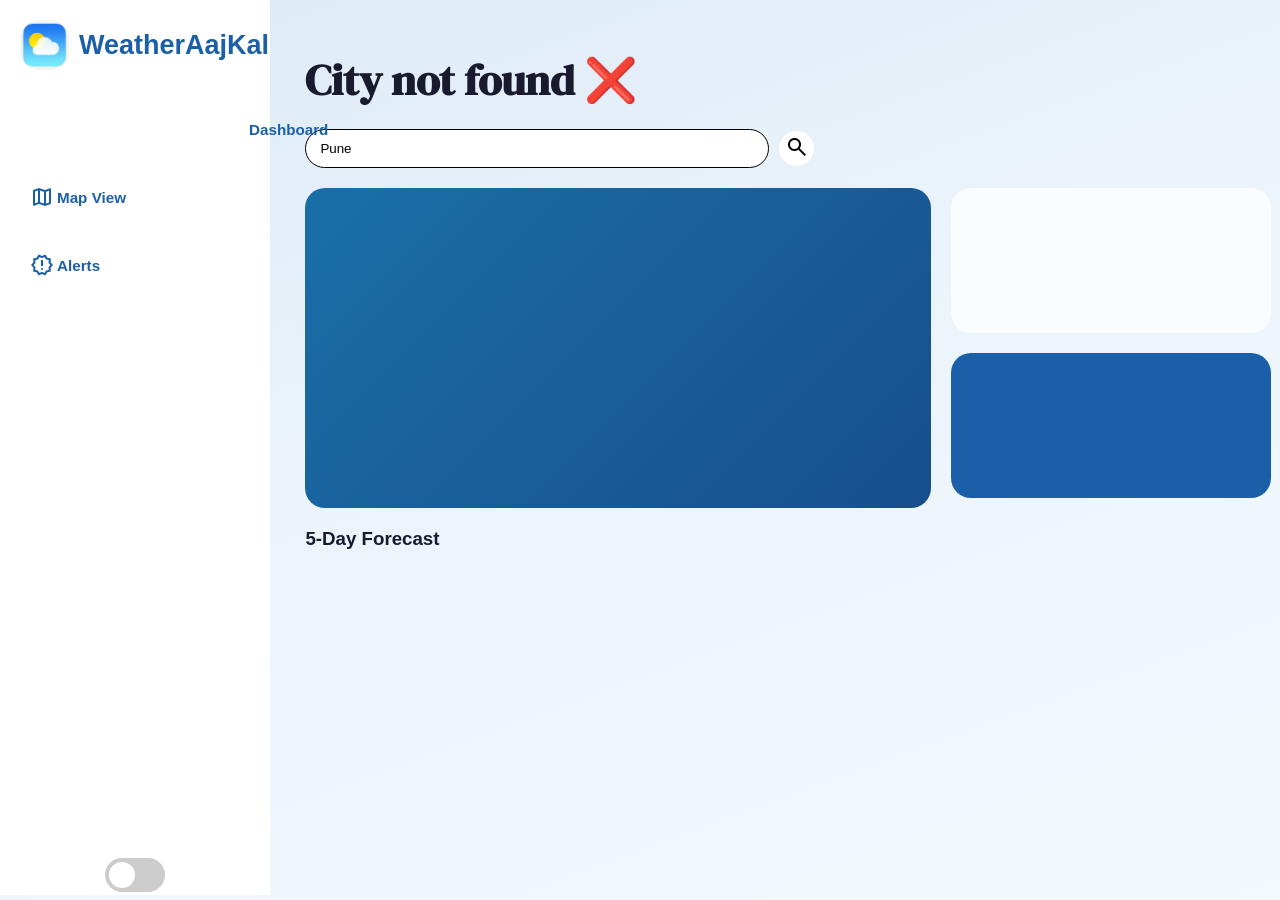
==== index.html @ b91de014 "Initial commit from Smart City Weather Dashboard" ====
<!DOCTYPE html>
<html lang="en">
<head>
    <link rel="stylesheet" href="https://fonts.googleapis.com/icon?family=Material+Icons+Sharp">
    <link rel="stylesheet" href="https://fonts.googleapis.com/css2?family=Material+Symbols+Outlined"/>
    <link rel="preconnect" href="https://fonts.googleapis.com">
    <link rel="preconnect" href="https://fonts.gstatic.com" crossorigin>
    <link href="https://fonts.googleapis.com/css2?family=DM+Serif+Display:ital@0;1&display=swap" rel="stylesheet">
    <link rel="stylesheet" href="style.css">
    <meta charset="UTF-8">
    <meta name="viewport" content="width=device-width, initial-scale=1.0">
    <title>Document</title>
</head>
<body>
    <div class="container">
        <aside class="side-Portion">
            <div class="top">
                <div class="logo">
                    <img src="./assets/logo.png" alt="">
                    <h1>WeatherAajKal</h1>
                </div>
            </div>
            <div class="sidebar">
                <a href="#">
                    <span class="material-icons-sharp">grid_view</span>
                    <h3>Dashboard</h3>
                </a>
                <a href="map.html">
                    <span class="material-symbols-outlined">map</span>
                    <h3>Map View</h3>
                </a>
                <a href="#">
                    <span class="material-symbols-outlined">release_alert</span>
                    <h3>Alerts</h3>
                </a>
            </div>
            <div class="theme">
                <label class="switch">
                <input type="checkbox">
                <span class="slider"></span>
                </label>
            </div>
        </aside>
        <main class="main">
            <h1 id="cityname"></h1>
            <div class="inputs">
                <input type="text" placeholder="Search City or Zip Code..." id="search" value="Pune">
                <button class="searchbtn" id="searchbtn"><span class="material-symbols-outlined">search</span></button>
            </div>
            <div class="hero">
                <div class="display">
                    <div class="images"></div>
                    <p id="clouddetail"></p>
                    <h2 id="temp"></h2>
                    <div class="moredetail">
                        <p id="humidity"></p>
                        <p id="wind"></p>
                        <p id="feelslike"></p>
                    </div>

                </div>
                <div class="subhero">
                    <div class="wear"></div>
                    <div class="precipitation"></div>
                </div>
            </div>
            <h3>5-Day Forecast</h3>
        </main>
    </div>
<script src="script.js"></script>
</body>
</html>
---- style.css ----
*{
    margin: 0;
    padding: 0;
} 
:root {
    --blue:       #1B5FA8;
    --blue-dark:  #174E8C;
    --blue-card:  #1D6A9F;
    --sky-top:    #dce9f5;
    --sky-mid:    #eaf3fb;
    --sky-bot:    #f4f9fd;
    --text-dark:  #1a1a2e;
    --text-mid:   #4a5568;
    --text-light: #8a96a8;
    --white:      #ffffff;
    --border:     rgba(0,0,0,0.08);
    --sidebar-w:  240px;
}
 
body {
    font-family: 'DM Sans', sans-serif;
    background: linear-gradient(160deg, var(--sky-top) 0%, var(--sky-mid) 40%, var(--sky-bot) 100%);
    min-height: 100vh;
    color: var(--text-dark);
}
.container{
    display: flex;

}

.logo{
    display: flex;
    align-items: center;
    gap: 10px;
    cursor: pointer;
    color:#1B5FA8;
}

.logo img {
    width: 50px;
    height: 50px;
    border-radius: 40%;

}
.logo h1{
    font-size: 27px;
}
a{
    color:#1B5FA8;
    font-size: 13px;
}

.sidebar a {
    display: flex;
    align-items: center;
    gap: 3px;
    text-decoration: none;
    width: 200px;
    height: 38px;

    padding: 10px;

}
.sidebar a:hover{
    background: #bce2ee;
    border-radius: 15px;
}
.side-Portion{
    height: 95vh;
    width: 18vw;
    background: white;
    padding: 20px;
    position: relative;
}
.sidebar{
    position: absolute;
    top: 100px;
    display: flex;
    flex-direction: column;
    gap: 10px;
}

.theme{
    position:absolute;
    bottom: 0px;
    width: 18vw;
    height: 40px;
    display: flex;
    justify-content: center;
    align-items: center;
}
.switch {
  position: relative;
  width: 60px;
  height: 34px;
}


.switch input {
  opacity: 0;
  width: 0;
  height: 0;
}
.slider {
  position: absolute;
  cursor: pointer;
  inset: 0;
  background-color: #ccc;
  transition: 0.4s;
  border-radius: 34px;
}

.slider:before {
  content: "";
  position: absolute;
  height: 26px;
  width: 26px;
  left: 4px;
  bottom: 4px;
  background: white;
  transition: 0.4s;
  border-radius: 50%;
}


input:checked + .slider {
  background-color: #2507ec;
}


input:checked + .slider:before {
  transform: translateX(26px);
}

.main{
    display: flex;
    flex-direction: column;
    gap: 20px;
    width: 82vw;
    padding-top: 50px;
    padding-left: 35px;
    padding-right: 35px;
    ;
}

.main input{
    width: 35vw;
    height: 37px;
    border-radius: 20px;
    border: 1px solid black;
    background-color: white;
    padding-left: 14px;
}
.display{
    width: 45vw;
    height: 270px;
    background: linear-gradient(135deg, #1a6fa8 0%, #174e8c 100%);
    border-radius: 20px;
    padding: 25px;
    color: white;
}
#cityname{
    font-size: 43px;
    font-family: "DM Serif Display", serif;

}
.hero{
    display: flex;
    gap: 20px;
}
.wear{
    width: 25vw;
    height: 145px;
    background-color: #FFFFFFBF;
    border-radius: 20px;
}
.precipitation{
    width: 25vw;
    height: 145px;
    background-color: #1B5FA8;
    border-radius: 20px;

}
.subhero{
    padding: 0px;
    display: flex;
    gap: 20px;
    flex-direction: column;
}
.searchbtn{
    width: 35px;
    height: 35px;
    border-radius: 50%;
    background-color: white;
    border: none;

}
.inputs{
    display: flex;
    align-items: center;
    gap: 10px;
}
.inputs input{
    background-color: white;
}
.images{
    font-size: 90px;
}

#clouddetail{
    font-size: 18px;
    margin-bottom: 8px;
    font-family: "DM Serif Text", serif;
}
#temp{
    font-size: 70px;
    font-family: "DM Serif Display", serif;
    font-weight: 90;
}
.moredetail{
    display: flex;
    gap: 50px;
    font-size: 12px;
    font-family: "DM Serif Text", serif;
    font-weight: 5;


}

#map {
  height: 100%;
}
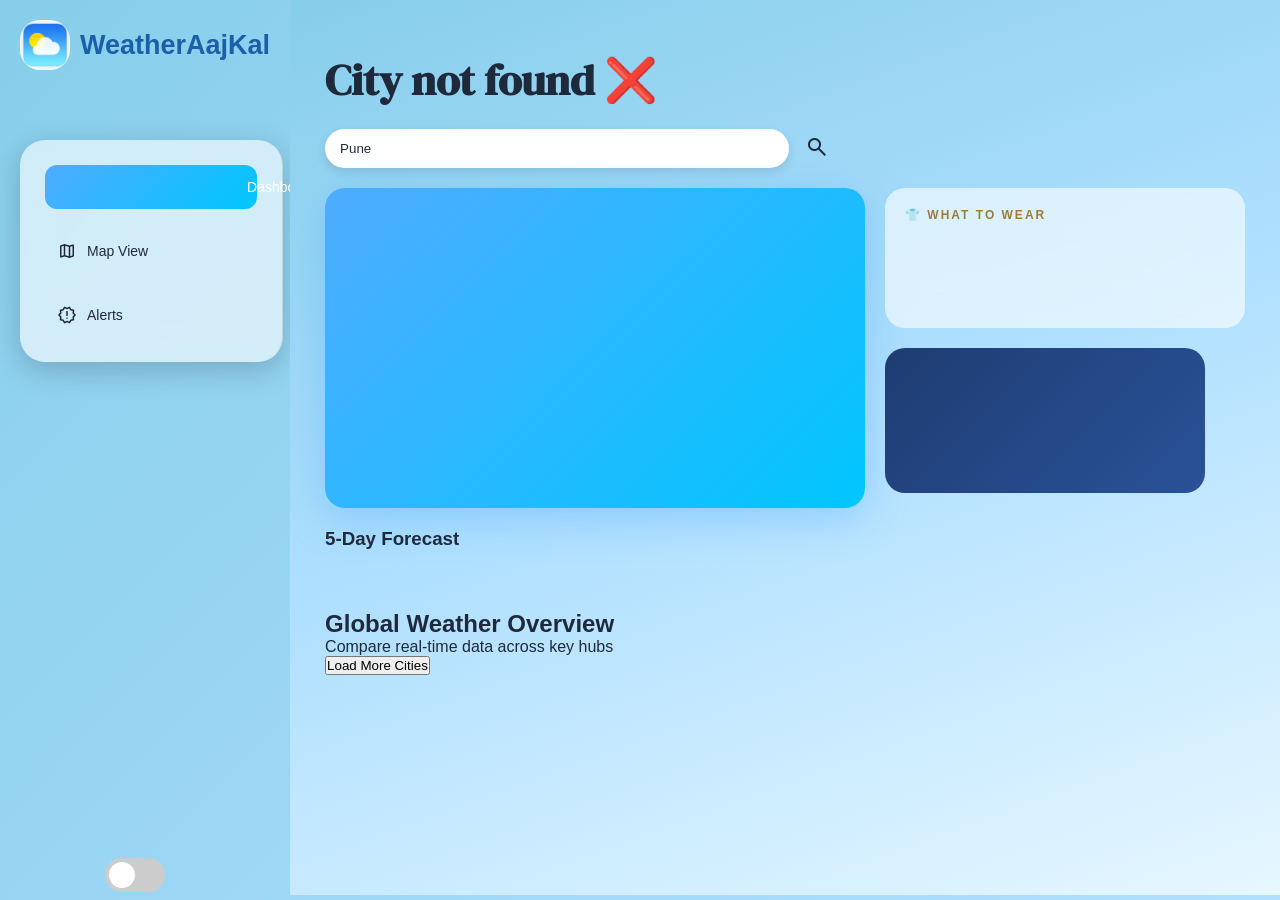
==== commit 7bb84356: "Added 5 day Forcast and what to wear featureand changes ui theme feature" ====
--- a/index.html
+++ b/index.html
@@ -60,11 +60,30 @@
 
                 </div>
                 <div class="subhero">
-                    <div class="wear"></div>
+                    <div class="wear">
+                        <div class="wear-header">👕 WHAT TO WEAR</div>
+                        <h2 id="wearTitle"></h2>
+                        <p id="wearDesc"></p>
+                    </div>
                     <div class="precipitation"></div>
                 </div>
             </div>
             <h3>5-Day Forecast</h3>
+            <div id="forecast">
+                <div></div>
+                <div></div>
+                <div></div>
+                <div></div>
+                <div></div>
+            </div>
+            <div class="global">
+                <h2>Global Weather Overview</h2>
+                <p>Compare real-time data across key hubs</p>
+
+                <div id="cityList"></div>
+
+                <button id="loadMore">Load More Cities</button>
+</div>
         </main>
     </div>
 <script src="script.js"></script>
--- a/style.css
+++ b/style.css
@@ -3,25 +3,47 @@
     padding: 0;
 } 
 :root {
-    --blue:       #1B5FA8;
-    --blue-dark:  #174E8C;
-    --blue-card:  #1D6A9F;
-    --sky-top:    #dce9f5;
-    --sky-mid:    #eaf3fb;
-    --sky-bot:    #f4f9fd;
-    --text-dark:  #1a1a2e;
-    --text-mid:   #4a5568;
-    --text-light: #8a96a8;
-    --white:      #ffffff;
-    --border:     rgba(0,0,0,0.08);
-    --sidebar-w:  240px;
+    --primary: #4facfe;
+    --primary-dark: #00c6ff;
+
+    --sky-top: #87ceeb;
+    --sky-mid: #b0e0ff;
+    --sky-bot: #e6f7ff;
+
+    --card-bg: rgba(255, 255, 255, 0.6);
+    --glass: rgba(255,255,255,0.25);
+
+    --text-dark: #1e293b;
+    --text-light: #64748b;
+
+    --border: rgba(255,255,255,0.3);
+}
+
+.dark {
+    --sky-top: #020617;
+    --sky-mid: #0f172a;
+    --sky-bot: #1e293b;
+
+    --card-bg: rgba(30, 41, 59, 0.6);
+    --glass: rgba(30,41,59,0.5);
+
+    --text-dark: #f1f5f9;
+    --text-light: #94a3b8;
+
+    --primary: #38bdf8;
 }
  
 body {
     font-family: 'DM Sans', sans-serif;
-    background: linear-gradient(160deg, var(--sky-top) 0%, var(--sky-mid) 40%, var(--sky-bot) 100%);
+    background: linear-gradient(135deg, var(--sky-top), var(--sky-mid), var(--sky-bot));
+    background-size: 200% 200%;
     min-height: 100vh;
     color: var(--text-dark);
+}
+@keyframes gradientMove {
+    0% { background-position: 0% 50%; }
+    50% { background-position: 100% 50%; }
+    100% { background-position: 0% 50%; }
 }
 .container{
     display: flex;
@@ -53,31 +75,44 @@
 .sidebar a {
     display: flex;
     align-items: center;
-    gap: 3px;
-    text-decoration: none;
-    width: 200px;
-    height: 38px;
-
-    padding: 10px;
-
+    gap: 10px;
+    padding: 12px;
+    border-radius: 12px;
+    transition: 0.3s;
+    color: var(--text-dark);
 }
 .sidebar a:hover{
-    background: #bce2ee;
-    border-radius: 15px;
+    background: rgba(255, 255, 255, 0.15);
+    transform: translateX(6px);
+    box-shadow: 0 4px 15px rgba(0,0,0,0.2);
 }
 .side-Portion{
     height: 95vh;
-    width: 18vw;
-    background: white;
+    width: 22vw;
+    background: var(--white);
+    color: var(--text-dark);
     padding: 20px;
     position: relative;
+}
+.sidebar a:first-child {
+    background: linear-gradient(135deg, var(--primary), var(--primary-dark));
+    color: white;
 }
 .sidebar{
     position: absolute;
     top: 100px;
+    width: 73%;
+    padding: 25px;
+    border-radius: 25px;
     display: flex;
     flex-direction: column;
-    gap: 10px;
+    gap: 20px;
+    margin-top: 40px;
+    background: var(--card-bg);
+    backdrop-filter: blur(20px);
+    box-shadow: 0 8px 30px rgba(0,0,0,0.2);
+    backdrop-filter: blur(15px);
+    border-right: 1px solid rgba(0,0,0,0.1);
 }
 
 .theme{
@@ -140,24 +175,48 @@
     padding-top: 50px;
     padding-left: 35px;
     padding-right: 35px;
-    ;
-}
+    background: linear-gradient(160deg, var(--sky-top), var(--sky-mid), var(--sky-bot));
+    color: var(--text-dark);
+    background-repeat: no-repeat;
+    background-size: cover;
+    position: relative;
+    overflow: hidden;
+}
+
 
 .main input{
     width: 35vw;
     height: 37px;
     border-radius: 20px;
     border: 1px solid black;
-    background-color: white;
+    background-color: var(--white);
+    color: var(--text-dark);
+    border: 1px solid var(--border);
     padding-left: 14px;
+
+    box-shadow: 0 4px 10px rgba(0,0,0,0.1);
+    transition: 0.3s;    
+}
+
+.main input:focus{
+    outline: none;
+    box-shadow: 0 0 12px rgba(79,172,254,0.7);
 }
 .display{
     width: 45vw;
     height: 270px;
-    background: linear-gradient(135deg, #1a6fa8 0%, #174e8c 100%);
     border-radius: 20px;
     padding: 25px;
+
+    background: linear-gradient(135deg, #4facfe, #00c6ff);
     color: white;
+    box-shadow: 0 10px 40px rgba(79, 172, 254, 0.4);
+    transition: 0.3s;
+}
+
+.display:hover{
+    transform: translateY(-5px);
+    box-shadow: 0 8px 25px rgba(0,0,0,0.15);
 }
 #cityname{
     font-size: 43px;
@@ -173,6 +232,11 @@
     height: 145px;
     background-color: #FFFFFFBF;
     border-radius: 20px;
+
+    background: rgba(255,255,255,0.3);
+    backdrop-filter: blur(12px);
+    transition: 0.3s;
+
 }
 .precipitation{
     width: 25vw;
@@ -180,6 +244,15 @@
     background-color: #1B5FA8;
     border-radius: 20px;
 
+    background: linear-gradient(135deg, #1e3c72, #2a5298);
+    color: white;
+    transition: 0.3s;
+
+}
+
+.wear:hover, .precipitation:hover{
+    transform: translateY(-5px);
+    box-shadow: 0 8px 20px rgba(0,0,0,0.2);
 }
 .subhero{
     padding: 0px;
@@ -191,9 +264,18 @@
     width: 35px;
     height: 35px;
     border-radius: 50%;
-    background-color: white;
+    background-color: var(--white);
+    color: var(--text-dark);
     border: none;
 
+    cursor: pointer;
+    transition: 0.3s;
+
+}
+
+.searchbtn:hover{
+    transform: scale(1.1);
+    box-shadow: 0 4px 10px rgba(0,0,0,0.2);
 }
 .inputs{
     display: flex;
@@ -226,8 +308,100 @@
 
 
 }
+a{
+    text-decoration: none;
+}
 
 #map {
   height: 100%;
 }
-
+* {
+    transition: all 0.25s ease-in-out;
+}
+
+#forecast {
+    display: flex;
+    gap: 20px;
+    margin-top: 20px;
+    flex-wrap: wrap; 
+}
+
+.forecast-card {
+    background: var(--glass);
+    backdrop-filter: blur(15px);
+    border: 1px solid var(--border);
+    border-radius: 20px;
+    padding: 18px;
+    transition: 0.3s;
+    width: 165px;
+    text-align: center;
+    font-weight: 500;
+}
+
+.icon {
+    font-size: 24px;
+}
+
+.dark .forecast-card {
+    background: rgba(30, 41, 59, 0.7);
+    color: white;
+}
+
+.dark .display {
+    background: linear-gradient(135deg, #020617, #1e293b);
+}
+
+.dark .sidebar {
+    background: rgba(30, 41, 59, 0.6);
+}
+
+.dark .sidebar a:hover {
+    background: rgba(255,255,255,0.08);
+}
+
+.sidebar span {
+    font-size: 20px;
+}
+
+.sidebar h3 {
+    font-size: 14px;
+    font-weight: 500;
+}
+
+.wear {
+    width: 25vw;
+    height: 100px;
+    border-radius: 20px;
+
+    background: rgba(255, 255, 255, 0.6);
+    backdrop-filter: blur(20px);
+
+    padding: 20px;
+    display: flex;
+    flex-direction: column;
+    gap: 10px;
+}
+
+.wear-header {
+    font-size: 12px;
+    letter-spacing: 2px;
+    color: #9c7c3a;
+    font-weight: 600;
+}
+
+.wear h2 {
+    font-size: 22px;
+    font-weight: 700;
+    color: var(--text-dark);
+}
+
+.wear p {
+    font-size: 14px;
+    color: var(--text-light);
+}
+
+.dark .wear {
+    background: rgba(30, 41, 59, 0.6);
+}
+
+
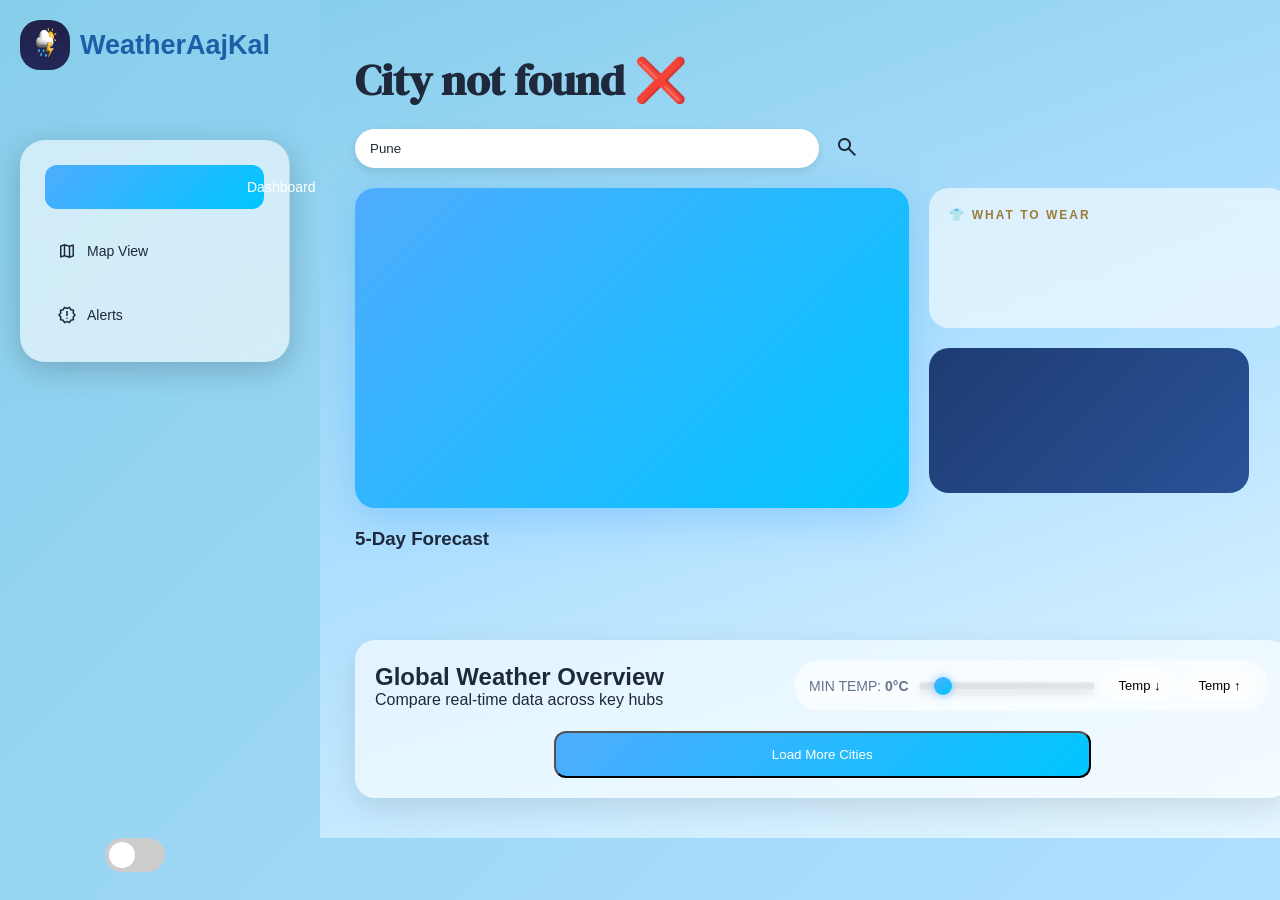
==== commit fe5a3d4b: "added load more citises with sort and filter feature in it" ====
--- a/index.html
+++ b/index.html
@@ -16,7 +16,7 @@
         <aside class="side-Portion">
             <div class="top">
                 <div class="logo">
-                    <img src="./assets/logo.png" alt="">
+                    <img src="./assets/image.png" alt="">
                     <h1>WeatherAajKal</h1>
                 </div>
             </div>
@@ -77,13 +77,26 @@
                 <div></div>
             </div>
             <div class="global">
-                <h2>Global Weather Overview</h2>
-                <p>Compare real-time data across key hubs</p>
+                <div class="global-header">
+                    <div>
+                        <h2>Global Weather Overview</h2>
+                        <p>Compare real-time data across key hubs</p>
+                    </div>
+
+                    <div class="controls">
+                        <span>MIN TEMP: <b id="minTemp">0°C</b></span>
+
+                        <input type="range" id="tempRange" min="0" max="50" value="0">
+
+                        <button id="sortLow" class="sort-btn">Temp ↓</button>
+                        <button id="sortHigh" class="sort-btn">Temp ↑</button>
+                    </div>
+                </div>
 
                 <div id="cityList"></div>
 
                 <button id="loadMore">Load More Cities</button>
-</div>
+            </div>
         </main>
     </div>
 <script src="script.js"></script>
--- a/style.css
+++ b/style.css
@@ -46,7 +46,9 @@
     100% { background-position: 0% 50%; }
 }
 .container{
-    display: flex;
+    /* display: block; */
+    display: grid;
+    grid-column: 1/3;
 
 }
 
@@ -87,12 +89,17 @@
     box-shadow: 0 4px 15px rgba(0,0,0,0.2);
 }
 .side-Portion{
+    position: fixed;
+    top: 0;
+    left: 0;
     height: 95vh;
-    width: 22vw;
-    background: var(--white);
-    color: var(--text-dark);
+    width: 260px;   /* 🔥 use fixed px instead of vw */
+
+    display: flex;
+    flex-direction: column;
+    justify-content: space-between;
+
     padding: 20px;
-    position: relative;
 }
 .sidebar a:first-child {
     background: linear-gradient(135deg, var(--primary), var(--primary-dark));
@@ -123,6 +130,7 @@
     display: flex;
     justify-content: center;
     align-items: center;
+    margin-bottom: 20px;
 }
 .switch {
   position: relative;
@@ -171,7 +179,11 @@
     display: flex;
     flex-direction: column;
     gap: 20px;
-    width: 82vw;
+    margin-left: 320px;
+    width: calc(100% - 260px);
+    /* margin-left: 10px; */
+    width: 73vw;
+    padding: 40px;
     padding-top: 50px;
     padding-left: 35px;
     padding-right: 35px;
@@ -404,4 +416,143 @@
     background: rgba(30, 41, 59, 0.6);
 }
 
-
+.global {
+    margin-top: 30px;
+    padding: 20px;
+    border-radius: 20px;
+
+    background: var(--card-bg);
+    backdrop-filter: blur(20px);
+
+    box-shadow: 0 10px 30px rgba(0,0,0,0.1);
+}
+.global-header {
+    display: flex;
+    justify-content: space-between;
+    align-items: center;
+    flex-wrap: wrap;
+}
+
+.city-card {
+    display: flex;
+    justify-content: space-between;
+    align-items: center;
+
+    padding: 18px;
+    margin-top: 12px;
+
+    border-radius: 18px;
+    background: var(--glass);
+    backdrop-filter: blur(12px);
+
+    border: 1px solid var(--border);
+
+    transition: 0.3s;
+}
+
+.city-card h2 {
+    font-size: 22px;
+    font-weight: 700;
+}
+
+.city-card p {
+    font-size: 13px;
+    color: var(--text-light);
+}
+
+.city-card:hover {
+    transform: translateY(-3px);
+}
+
+#loadMore {
+    margin: 20px auto 0;
+    display: block;
+    width: 60%;
+
+    padding: 14px;
+    border-radius: 12px;
+
+    background: linear-gradient(135deg, #4facfe, #00c6ff);
+    color: white;
+    font-weight: 500;
+
+    cursor: pointer;
+}
+
+
+.controls {
+    display: flex;
+    align-items: center;
+    gap: 10px;
+
+    background: rgba(255,255,255,0.3);
+    padding: 10px 15px;
+    border-radius: 30px;
+
+    backdrop-filter: blur(10px);
+}
+
+/* Label */
+.controls span {
+    font-size: 14px;
+    font-weight: 500;
+    color: var(--text-light);
+}
+
+/* Slider */
+#tempRange {
+    -webkit-appearance: none;
+    width: 160px;
+    height: 6px;
+    border-radius: 10px;
+    background: rgba(0,0,0,0.1);
+    outline: none;
+    transition: 0.3s;
+}
+
+/* Slider Thumb */
+#tempRange::-webkit-slider-thumb {
+    -webkit-appearance: none;
+    width: 18px;
+    height: 18px;
+    border-radius: 50%;
+    background: linear-gradient(135deg, var(--primary), var(--primary-dark));
+    cursor: pointer;
+    box-shadow: 0 0 10px rgba(79,172,254,0.7);
+}
+
+/* Sort Buttons */
+.sort-btn {
+    padding: 8px 14px;
+    border-radius: 20px;
+    border: none;
+    font-size: 13px;
+    font-weight: 500;
+    cursor: pointer;
+
+    background: rgba(255,255,255,0.4);
+    backdrop-filter: blur(10px);
+
+    transition: 0.3s;
+}
+
+/* Active Button */
+.sort-btn.active {
+    background: linear-gradient(135deg, var(--primary), var(--primary-dark));
+    color: white;
+}
+
+/* Hover */
+.sort-btn:hover {
+    transform: translateY(-2px);
+    box-shadow: 0 4px 12px rgba(0,0,0,0.15);
+}
+
+.dark #tempRange {
+    background: rgba(255,255,255,0.2);
+}
+
+.dark .sort-btn {
+    background: rgba(255,255,255,0.1);
+    color: white;
+}
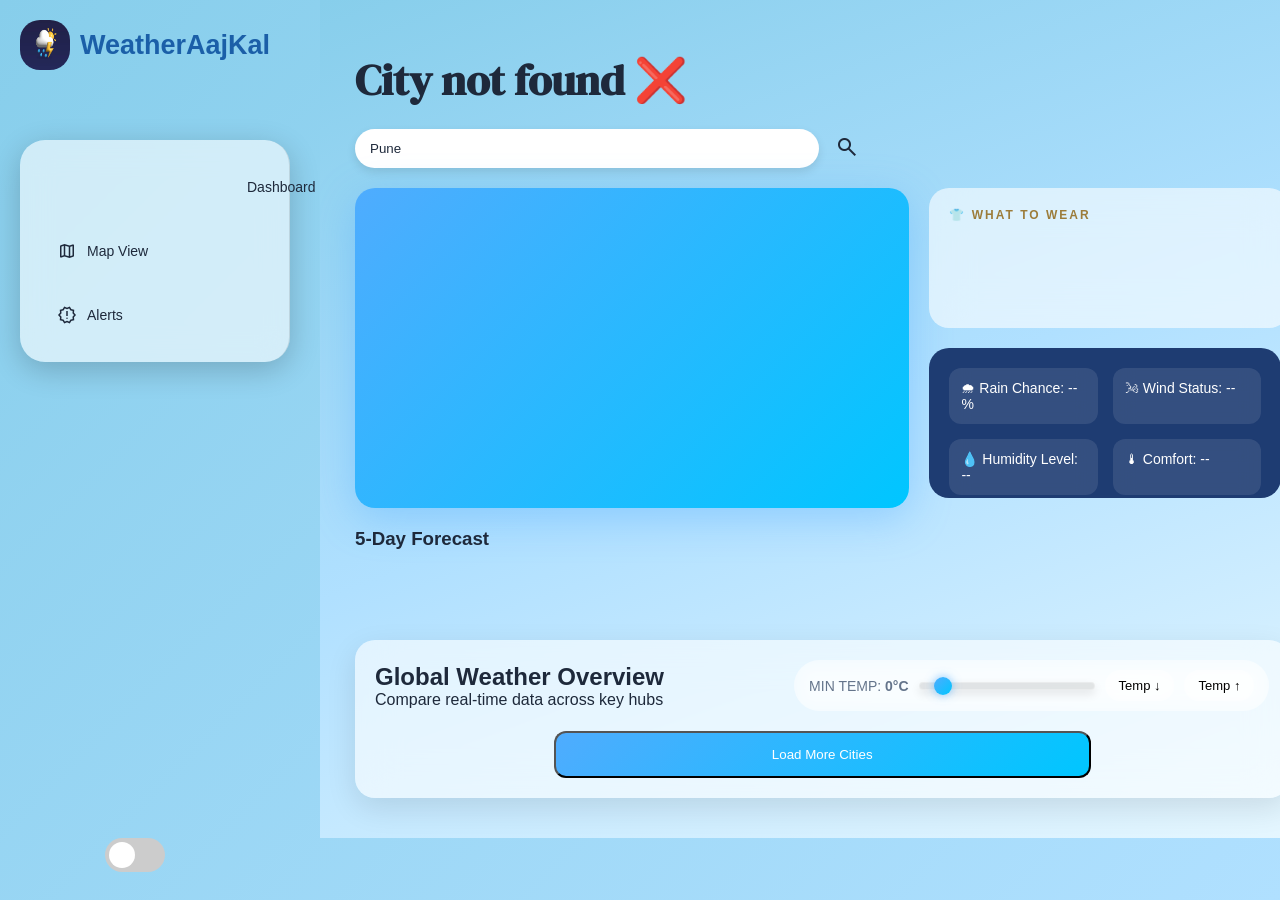
==== commit a751bbfd: "made some changes in spaces which are not filled and handles some bug" ====
--- a/index.html
+++ b/index.html
@@ -65,7 +65,14 @@
                         <h2 id="wearTitle"></h2>
                         <p id="wearDesc"></p>
                     </div>
-                    <div class="precipitation"></div>
+                    <div class="precipitation">
+                        <div class="highlight">
+                            <div class="item">🌧 Rain Chance: <span id="rainChance">--</span>%</div>
+                            <div class="item">🌬 Wind Status: <span id="windStatus">--</span></div>
+                            <div class="item">💧 Humidity Level: <span id="humidStatus">--</span></div>
+                            <div class="item">🌡 Comfort: <span id="comfort">--</span></div>
+                        </div>
+                    </div>
                 </div>
             </div>
             <h3>5-Day Forecast</h3>
--- a/style.css
+++ b/style.css
@@ -84,16 +84,17 @@
     color: var(--text-dark);
 }
 .sidebar a:hover{
-    background: rgba(255, 255, 255, 0.15);
-    transform: translateX(6px);
-    box-shadow: 0 4px 15px rgba(0,0,0,0.2);
+    background: linear-gradient(135deg, var(--primary), var(--primary-dark));
+    color: white;
+    transform: translateX(6px) scale(1.02);
+    box-shadow: 0 6px 20px rgba(0,0,0,0.25);
 }
 .side-Portion{
     position: fixed;
     top: 0;
     left: 0;
     height: 95vh;
-    width: 260px;   /* 🔥 use fixed px instead of vw */
+    width: 260px;  
 
     display: flex;
     flex-direction: column;
@@ -101,7 +102,7 @@
 
     padding: 20px;
 }
-.sidebar a:first-child {
+.sidebar a.active {
     background: linear-gradient(135deg, var(--primary), var(--primary-dark));
     color: white;
 }
@@ -251,15 +252,33 @@
 
 }
 .precipitation{
-    width: 25vw;
-    height: 145px;
-    background-color: #1B5FA8;
-    border-radius: 20px;
-
-    background: linear-gradient(135deg, #1e3c72, #2a5298);
-    color: white;
-    transition: 0.3s;
-
+    width: 27.5vw;
+    height: 150px; 
+    border-radius: 20px;
+    overflow: hidden;
+
+    background: #1e3c72;
+    position: relative;
+    color: white;
+    transition: 0.3s;
+
+}
+
+.highlight {
+    display: grid;
+    grid-template-columns: 1fr 1fr;
+    gap: 15px;
+    padding: 20px;
+    color: white;
+    font-weight: 500;
+}
+
+.item {
+    background: rgba(255,255,255,0.1);
+    padding: 12px;
+    border-radius: 12px;
+    font-size: 14px;
+    backdrop-filter: blur(10px);
 }
 
 .wear:hover, .precipitation:hover{
@@ -492,14 +511,14 @@
     backdrop-filter: blur(10px);
 }
 
-/* Label */
+
 .controls span {
     font-size: 14px;
     font-weight: 500;
     color: var(--text-light);
 }
 
-/* Slider */
+
 #tempRange {
     -webkit-appearance: none;
     width: 160px;
@@ -510,7 +529,7 @@
     transition: 0.3s;
 }
 
-/* Slider Thumb */
+
 #tempRange::-webkit-slider-thumb {
     -webkit-appearance: none;
     width: 18px;
@@ -521,7 +540,7 @@
     box-shadow: 0 0 10px rgba(79,172,254,0.7);
 }
 
-/* Sort Buttons */
+
 .sort-btn {
     padding: 8px 14px;
     border-radius: 20px;
@@ -536,7 +555,7 @@
     transition: 0.3s;
 }
 
-/* Active Button */
+
 .sort-btn.active {
     background: linear-gradient(135deg, var(--primary), var(--primary-dark));
     color: white;
